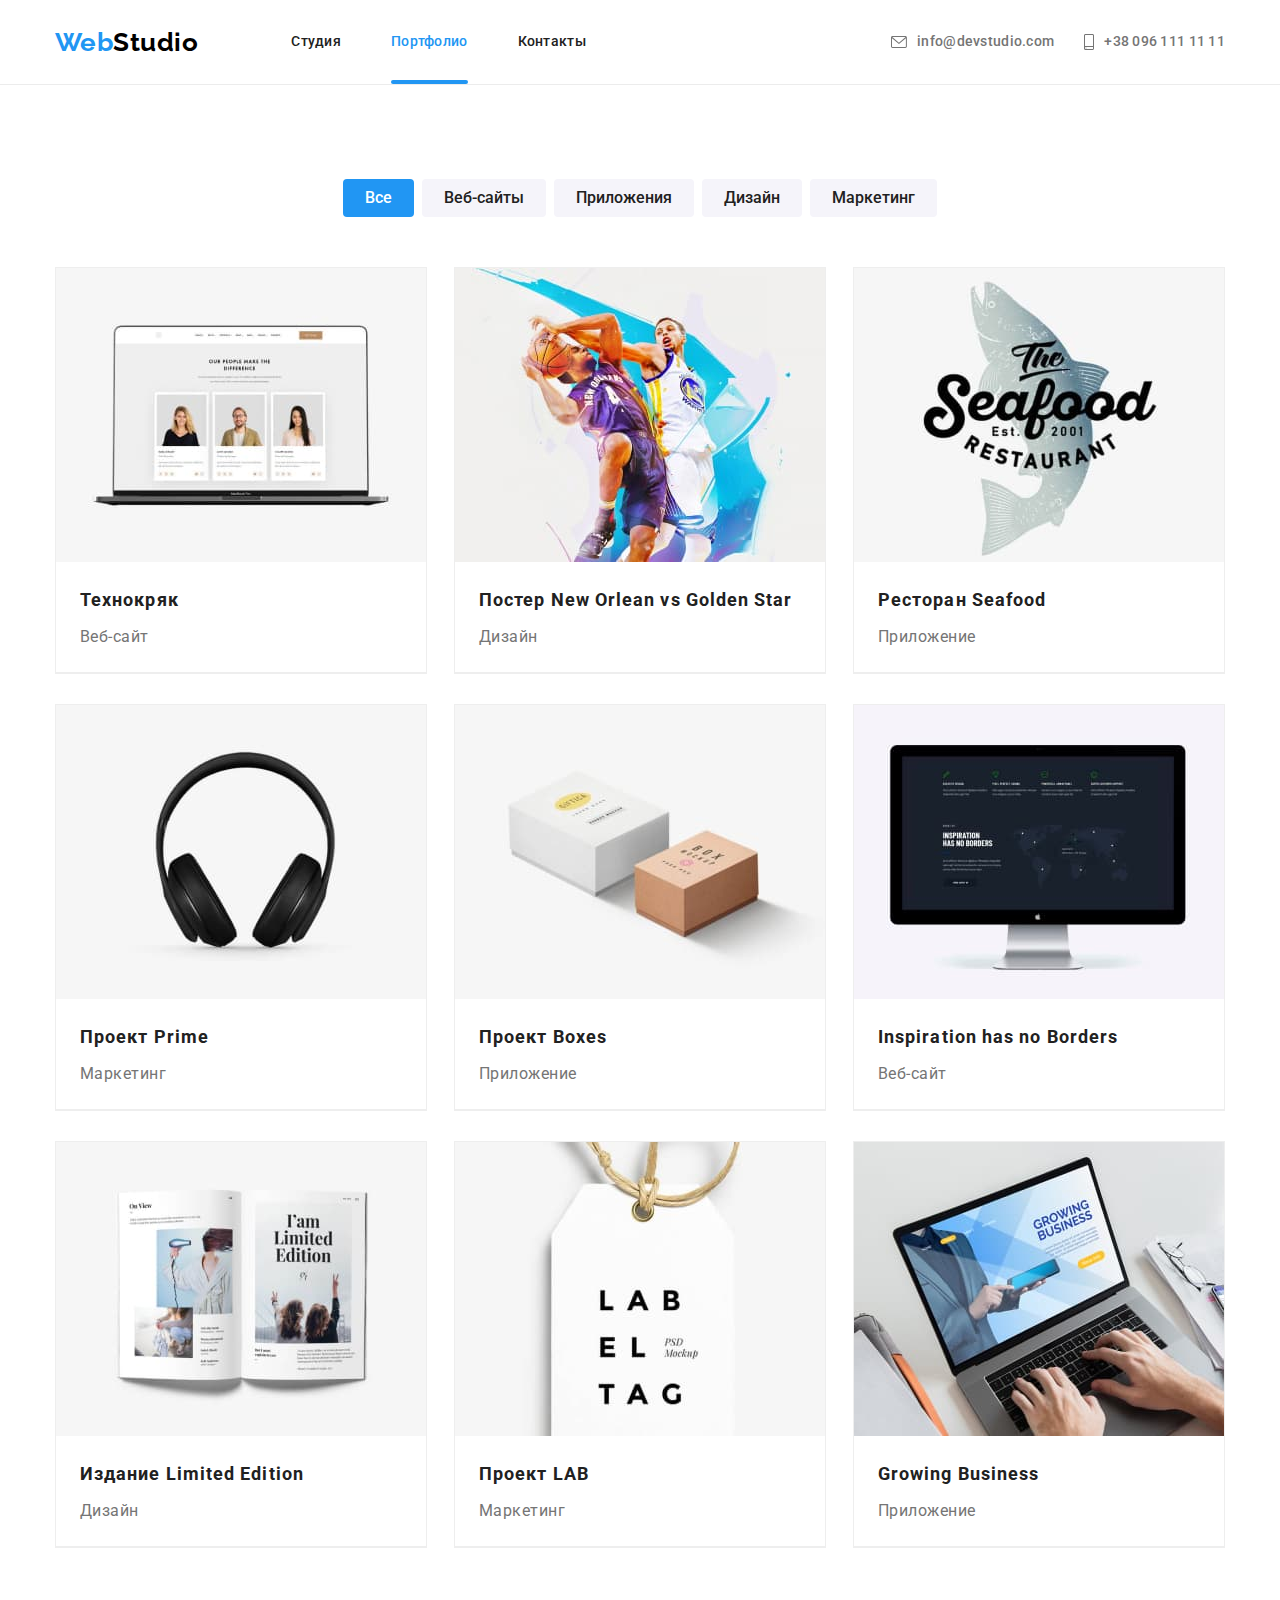
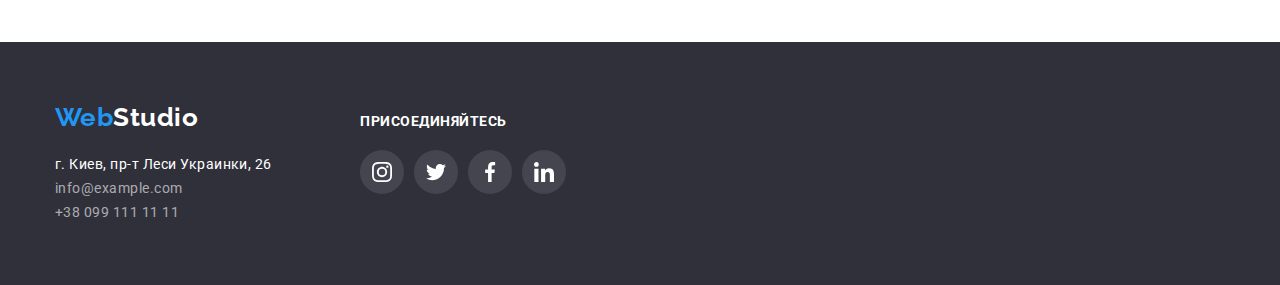
==== portfolio.html @ 02f2d3ed "ДЗ-6 Разметка формы" ====
<!DOCTYPE html>
<html lang="ru">
  <head>
    <meta charset="UTF-8" />
    <meta http-equiv="X-UA-Compatible" content="IE=edge" />
    <meta name="viewport" content="width=device-width, initial-scale=1.0" />
    <title>Document</title>
    <link rel="preconnect" href="https://fonts.googleapis.com" />
    <link rel="preconnect" href="https://fonts.gstatic.com" crossorigin />
    <link
      href="https://fonts.googleapis.com/css2?family=Raleway:wght@700&family=Roboto:wght@400;500;700;900&display=swap"
      rel="stylesheet"
    />
    <link
      rel="stylesheet"
      href="https://cdnjs.cloudflare.com/ajax/libs/modern-normalize/1.1.0/modern-normalize.min.css"
    />
    <link rel="stylesheet" href="./css/styles.css" />
  </head>
  <body class="page">
    <!-- Шапка сайта-->
    <header class="page-header-portfolio">
      <div class="container page-nav">
        <nav class="page-nav-logo">
          <a href="./index.html" class="logo"
            ><span class="logo-web">Web</span><span class="logo-studio">Studio</span></a
          >
          <ul class="site-nav">
            <li class="item"><a href="./index.html" class="link">Студия</a></li>
            <li class="item">
              <a href="./portfolio.html" class="link current-second">Портфолио</a>
            </li>
            <li class="item"><a href="" class="link">Контакты</a></li>
          </ul>
        </nav>
        <ul class="contacts-nav">
          <li class="item">
            <a href="mailto:info@devstudio.com" class="link"><span class="item-logo"><svg width="16" height="20">
              <use href="./images/icons.svg#icon-envelope"></use>
            </svg></span>info@devstudio.com</a>
          </li>
          <li class="item"><a href="tel:+380961111111" class="link"><span class="item-logo"><svg width="10" height="16">
            <use href="./images/icons.svg#icon-smartphone"></use>
          </svg></span>+38 096 111 11 11</a></li>
        </ul>
      </div>
    </header>
    <section class="section-portfolio">
      <div class="container">
        <h1 class="main-title">Портфолио</h1>
        <ul class="portfolio-title">
          <li class="item"><button type="button" class="portfolio-btn current">Все</button></li>
          <li class="item"><button type="button" class="portfolio-btn">Веб-сайты</button></li>
          <li class="item"><button type="button" class="portfolio-btn">Приложения</button></li>
          <li class="item"><button type="button" class="portfolio-btn">Дизайн</button></li>
          <li class="item"><button type="button" class="portfolio-btn">Маркетинг</button></li>
        </ul>
        <ul class="portfolio-data">
          <li class="info">
            <a class="link" href=""><div class="thumb">
              <img src="./images/techno.jpg" alt="веб сайт" width="370" />
              <div class="overlay">
                <div class="holder">
                  <p class="slide">Ресурс предлагает комплексные предложения с разным уровнем функционала и сервисов. Все это позволит посетителю получить исчерпывающие сведения о компании или частном лице.
                  </p>
                </div>
              </div>
            </div>
              <div class="list">
                <h2 class="title">Технокряк</h2>
                <p class="text">Веб-сайт</p>   
              </div></a>
          </li>
          <li class="info">
            <a class="link" href=""><div class="thumb">
              <img src="./images/neworlean.jpg" alt="дизайн" width="370" />
              <div class="overlay">
                <div class="holder">
                  <p class="slide">Ресурс предлагает комплексные предложения с разным уровнем функционала и сервисов. Все это позволит посетителю получить исчерпывающие сведения о компании или частном лице.
                </p> 
                </div>
              </div>
            </div>
              <div class="list">
                <h2 class="title">Постер New Orlean vs Golden Star</h2>
                <p class="text">Дизайн</p>
              </div></a>
          </li>
          <li class="info">
            <a class="link" href="">
              <div class="thumb">
                <img src="./images/seafood.jpg" alt="приложение" width="370" />
                <div class="overlay">
                  <div class="holder">
                    <p class="slide">
                      Ресурс предлагает комплексные предложения с разным уровнем функционала и сервисов. Все это позволит посетителю получить исчерпывающие сведения о компании или частном лице.
                    </p>  
                  </div>
                </div>
              </div>
              <div class="list">
                <h2 class="title">Ресторан Seafood</h2>
                <p class="text">Приложение</p>
              </div></a>    
          </li>
          <li class="info">
            <a class="link" href="">
              <div class="thumb">
                <img src="./images/prime.jpg" alt="маркетинг" width="370" />
                <div class="overlay">
                  <div class="holder">
                    <p class="slide">
                    Ресурс предлагает комплексные предложения с разным уровнем функционала и сервисов. Все это позволит посетителю получить исчерпывающие сведения о компании или частном лице.
                    </p>
                  </div>
                </div>
              </div>
              <div class="list">
                <h2 class="title">Проект Prime</h2>
                <p class="text">Маркетинг</p>
              </div></a>
          </li>
          <li class="info">
            <a class="link" href="">
              <div class="thumb">
              <img src="./images/boxes.jpg" alt="приложение" width="370" />
              <div class="overlay">
                <div class="holder">
                  <p class="slide">
                    Ресурс предлагает комплексные предложения с разным уровнем функционала и сервисов. Все это позволит посетителю получить исчерпывающие сведения о компании или частном лице.
                  </p>
                </div>
              </div>
            </div>
              <div class="list">
                <h2 class="title">Проект Boxes</h2>
                <p class="text">Приложение</p>
              </div></a>
          </li>
          <li class="info">
            <a class="link" href="">
              <div class="thumb">
                <img src="./images/inspirationhasnoborders.jpg" alt="веб сайт" width="370" />
                <div class="overlay">
                  <div class="holder">
                    <p class="slide">
                      Ресурс предлагает комплексные предложения с разным уровнем функционала и сервисов. Все это позволит посетителю получить исчерпывающие сведения о компании или частном лице.
                    </p>
                  </div>
                </div>
              </div>
              <div class="list">
                <h2 class="title">Inspiration has no Borders</h2>
                <p class="text">Веб-сайт</p>
              </div></a>
          </li>
          <li class="info">
            <a class="link" href="">
              <div class="thumb">
                <img src="./images/limitededition.jpg" alt="дизайн" width="370" />
                <div class="overlay">
                  <div class="holder">
                    <p class="slide">
                      Ресурс предлагает комплексные предложения с разным уровнем функционала и сервисов. Все это позволит посетителю получить исчерпывающие сведения о компании или частном лице.
                    </p>
                  </div>
                </div>
              </div>
              <div class="list">
                <h2 class="title">Издание Limited Edition</h2>
                <p class="text">Дизайн</p>
              </div></a>
          </li>
          <li class="info">
            <a class="link" href="">
              <div class="thumb">
                <img src="./images/lab.jpg" alt="маркетинг" width="370" />
                <div class="overlay">
                  <div class="holder">
                    <p class="slide">
                      Ресурс предлагает комплексные предложения с разным уровнем функционала и сервисов. Все это позволит посетителю получить исчерпывающие сведения о компании или частном лице.
                    </p>
                  </div>
                </div>
              </div>
              <div class="list">
                <h2 class="title">Проект LAB</h2>
                <p class="text">Маркетинг</p>
              </div></a>
          </li>
          <li class="info">
            <a class="link" href="">
              <div class="thumb">
                <img src="./images/growingbusiness.jpg" alt="приложение" width="370" />
                <div class="overlay">
                  <div class="holder">
                    <p class="slide">
                      Ресурс предлагает комплексные предложения с разным уровнем функционала и сервисов. Все это позволит посетителю получить исчерпывающие сведения о компании или частном лице.
                    </p>
                  </div>
                </div>
              </div>
              <div class="list">
                <h2 class="title">Growing Business</h2>
                <p class="text">Приложение</p>
              </div></a>
          </li>
        </ul>
      </div>
    </section>
    <!-- Подвал -->
    <footer class="footer">
      <div class="container">
       <div class="footer-info"> <a href="./index.html" class="logo"
        ><span class="logo-web">Web</span><span class="logo-studio-footer">Studio</span></a
      >
      <address>
        <ul>
          <li>
            <a href="https://goo.gl/maps/iaYQJFzAQQtQS2JW9" class="link"
              >г. Киев, пр-т Леси Украинки, 26</a
            >
          </li>
          <li><a href="mailto:info@example.com" class="link contacts">info@example.com</a></li>
          <li><a href="tel:+380991111111" class="link contacts tel">+38 099 111 11 11</a></li>
        </ul>
      </address>
    </div>
    <div class="footer-connect">
      <h3 class="footer-connect-title">присоединяйтесь</h3>
      <ul class="footer-connect-list">
        <li class="item">
          <a href=""><svg width="20" height="20">
            <use href="./images/icons.svg#icon-instagramfooter"></use>
          </svg></a>
        </li>
        <li>
          <a href=""><svg width="20" height="20">
            <use href="./images/icons.svg#icon-twitterfooter"></use>
          </svg></a>
        </li>
        <li>
          <a href=""><svg width="20" height="20">
            <use href="./images/icons.svg#icon-facebookfooter"></use>
          </svg></a>
        </li>
        <li>
          <a href=""><svg width="20" height="20">
            <use href="./images/icons.svg#icon-linkedinfooter"></use>
          </svg></a>
        </li>
      </ul>
    </div>
      </div>
    </footer>
  </body>
</html>
---- css/styles.css ----
/* основной цвет фона #FFFFFF */
/* цвет фона героя и футера #2F303A */
/* цвет фона команды #F5F4FA */
/* основной цвет текста #757575  */
/* доп цвет текста #212121 */
/* цвет для ховера #2196F3 */
/* цвет текста в футере для контактов rgba(255, 255, 255, 0.6);
 */


:root {
--primary-text-color: #212121;
--title-text-color: #757575;
--accent-color: #2196F3;
--secondary-text-color: #FFF;
--third-text-color: #000;
--primary-bg-color: #FFF;
--secondary-bg-color: #2F303A;
--third-bg-color: #F5F4FA;
--button-bg-color: #188CE8;
}

ul {
    padding: 0;
    margin: 0;
    list-style: none;
}

img {
    display: block;
    width: 100%;
    height: auto;
}

 .page {
     
     background-color: var(--primary-bg-color);
     color: var(--title-text-color);
     font-family: Roboto, sans-serif;
     letter-spacing: 0.03em;
 }

/* навигация сайта */

 .container {
     width: 1200px;
     padding-left: 15px;
     padding-right: 15px; 
     margin-left: auto;
     margin-right: auto;

 }
 
 .page-nav-logo {
    display: flex;
    align-items: center;
   
}

.page-nav {
    display: flex;
    align-items: center;

}

  .logo {
    margin-right: 93px; 
    

    font-family: Raleway, cursive;
    font-weight: 700;
    font-size: 26px;
    line-height: 1.19;
    text-decoration: none;
 }

 .logo-web {
     
     color: var(--accent-color);
 }
 .logo-studio {
     color: var(--third-text-color);
 }

.site-nav {
    display: flex; 
}

.site-nav .item + .item {
    margin-left: 50px;
}
 
.site-nav .link {
    display: block;
    padding-top: 32px;
    padding-bottom: 32px;
    
    color: var(--primary-text-color);
    font-weight: 500;
    font-size: 14px;
    line-height: 1.14;
    letter-spacing: 0.02em;
    text-decoration: none;


    transition: color 250ms cubic-bezier(0.4, 0, 0.2, 1);
}
.site-nav .link:hover,
.site-nav .link:focus {
    color: var(--accent-color);
   
}
.site-nav .link.current {
    color: var(--accent-color);
    position: relative;

}
.site-nav .link.current::after {
    content: '';
    width: 100%;
    height: 4px;
    background-color: var(--accent-color);
    border-radius: 2px;
    position: absolute;
    bottom: -2px;
    left: 0;
    
}

.site-nav .link.current-second {
    color: var(--accent-color);
    position: relative;
}

.site-nav .link.current-second::after {
    content: '';
    width: 100%;
    height: 4px;
    background-color: var(--accent-color);
    border-radius: 2px;
    position: absolute;
    bottom: -2px;
    left: 0;
}
.contacts-nav {
    display: flex;
    margin-left: auto;
    align-items: center;

}
.contacts-nav .item + .item {
    margin-left: 30px;
}
.contacts-nav .link {
    display: flex;
    align-items: center;
    padding-bottom: 32px;
    padding-top: 32px;
    
    color: var(--title-text-color);
    font-weight: 500;
    font-size: 14px;
    line-height: 1.14;
    letter-spacing: 0.02em;
    text-decoration: none;


    transition: color 250ms cubic-bezier(0.4, 0, 0.2, 1);
}
.contacts-nav .link:hover,
.contacts-nav .link:focus {
    color: var(--accent-color); 
}

.contacts-nav .link:hover .item-logo {
    fill: var(--accent-color);
}
.contacts-nav .link:focus .item-logo {
    fill: var(--accent-color);
}


.contacts-nav .item-logo {
    display: flex;
    align-items: center;
    margin-right: 10px;
    fill: var(--title-text-color);

    transition: fill 250ms cubic-bezier(0.4, 0, 0.2, 1);
}



/* герой */


.hero {

    padding-bottom: 200px;
    padding-top: 200px;
    /* text-align: center; */
    max-width: 1600px;
    height: 600px;
    margin-left: auto;
    margin-right: auto;
    background-image: linear-gradient(to top, rgba(47, 48, 58, 0.4), rgba(47, 48, 58, 0.4)), url('..//images/hero.jpg');
    box-shadow: 0px 4px 4px rgba(0, 0, 0, 0.25);
    

    background-color: var(--secondary-bg-color);
   
}


.hero-title {
    margin: 0 auto 30px;
    width: 696px;
    text-align: center;
    
   
   
    
    color: var(--secondary-text-color);
    font-weight: 900;
    font-size: 44px;
    line-height: 1.36;
    letter-spacing: 0.06em;
    text-transform: uppercase;
}

.backdrop {
    position: fixed;
    width: 100%;
    height: 100%;
    top: 0;
    left: 0;
    
    background-color: rgba(0, 0, 0, 0.2);


    opacity: 1;
    transition: opacity 250ms cubic-bezier(0.4, 0, 0.2, 1);
}

.backdrop.is-hidden {
    opacity: 0;
    pointer-events: none;
}

.backdrop.is-hidden .modal {
    transform: translate(-50%, -50%) scale(1.1);
}
.modal {
    position: absolute;
    min-width: 528px;
    min-height: 581px;
    top: 50%;
    left: 50%;
    transform: translate(-50%, -50%) scale(1);
    


    transition: transform 250ms cubic-bezier(0.4, 0, 0.2, 1);

    background: var(--primary-bg-color);
    box-shadow: 0px 1px 3px rgba(0, 0, 0, 0.12), 0px 1px 1px rgba(0, 0, 0, 0.14), 0px 2px 1px rgba(0, 0, 0, 0.2);
    border-radius: 4px;
    
}



.icon-close {
    position: fixed;
    top: 0;
    right: 0;
    width: 30px;
    height: 30px;
    padding-right: 8px;
    padding-top: 8px;
    cursor: pointer;
}


/* секция преймущества */
.section-list {
    display: flex;
    margin-bottom: 0;

}
.section-work .section-features {
    margin-top: 0;
    margin-bottom: 0;


    font-size: 0;

}


.section-features .list {
    display: flex;
    justify-content: space-between;
    padding-bottom: 94px;
}

.section-features .item {
    display: flex;
    position: relative;
    
}


.section-features .description {
    display: flex;
    position: absolute;
    bottom: 0;
    width: 100%;
    height: 70px;
    background-color: rgba(47, 48, 58, 0.8);

    align-items: center;
    justify-content: center;


    font-weight: 700;
    font-size: 14px;
    line-height: 1.14;
    text-transform: uppercase;

    color: var(--secondary-text-color);
}





.section-work {
    
    padding-bottom: 94px;
    padding-top: 94px;
    
}
.section-work .group {
    width: 270px;
    height: 120px;
    background-color: #F5F4FA;
    display: flex;
    justify-content: center;
    align-items: center;
    margin-bottom: 30px;
    
}

.section-work .section-list{
    justify-content: space-between;
}

.section-work .title {
    margin-top: 0;
    margin-bottom: 10px;
   
    
    color: var(--primary-text-color);
    font-weight: 700;
    font-size: 14px;
    line-height: 1.14;
    text-transform: uppercase;
}
.section-work .text {
    margin-bottom: 0;
    width: 270px;
    
    font-size: 14px;
    line-height: 1.71;
}

/* секция */
.section-title {
    margin-top: 0;
    margin-bottom: 50px;
   
    
    color: var(--primary-text-color);
    font-weight: 700;
    font-size: 36px;
    line-height: 1.17;
    text-align: center;
}


/* секция команда */

.section-team .group {
    display: flex;
    width: 206px;
    height: 44px;
    justify-content: center;
    margin-left: auto;
    margin-right: auto;
    
}

.section-team a {
    display: flex;
    width: 44px;
    height: 44px;
    fill: currentColor;
    fill: #afb1b8;
    height: 44px;
    justify-content: center;
    align-items: center;
    border-radius: 50%;

    
    transition: fill 250ms cubic-bezier(0.4, 0, 0.2, 1),
    background-color 250ms cubic-bezier(0.4, 0, 0.2, 1),
    border-radius 250ms cubic-bezier(0.4, 0, 0.2, 1);
    
}

.section-team a:hover,
.section-team a:focus {
    fill: var(--secondary-text-color);
    background-color: var(--accent-color);
    

}

.section-team {
    
    padding-top: 94px;
    padding-bottom: 94px;
    
    
    background-color: var(--third-bg-color)
}   
.section-team .list {
    display: flex;
    justify-content: space-between;
    align-items: center;

}

.section-team .title {
    margin-top: 0;
    margin-bottom: 0;
    margin-bottom: 10px;
    
    color: var(--primary-text-color);
    
    font-weight: 500;
    font-size: 16px;
    line-height: 1.19;
    text-align: center;
}
.section-team .item {
    
    width: 270px;
    background: #FFFFFF;
    box-shadow: 0px 1px 3px rgba(0, 0, 0, 0.12), 0px 1px 1px rgba(0, 0, 0, 0.14), 0px 2px 1px rgba(0, 0, 0, 0.2);
    border-radius: 0px 0px 4px 4px;
    
}


.section-team .text {
    margin-top: 0;
    margin-bottom: 0;
    padding-top: 0;
    margin-bottom: 16px;
    
    font-size: 16px;
    line-height: 1.19;
    text-align: center;
}

.section-team .box {
    padding-top: 30px;
    padding-bottom: 30px;
}
/* клиенты */

.section-clients .section-title {
    margin-bottom: 50px;



    font-weight: 700;
    font-size: 36px;
    line-height: 1.17;
    text-align: center;
    

}

.section-clients {
    padding-top: 94px;
    padding-bottom: 94px;
}

.section-clients .items {
    width: 170px;
    height: 92px;
    display: flex;
    fill: currentColor;

}

.section-clients a {
    width: 170px;
    height: 92px;
    display: flex;
    justify-content: center;
    align-items: center;
    fill: #afb1b8;
    border: 1px solid #AFB1B8;
    border-radius: 4px;


    transition: fill 250ms cubic-bezier(0.4, 0, 0.2, 1),
    border 250ms cubic-bezier(0.4, 0, 0.2, 1);
}

.section-clients a:hover,
.section-clients a:focus {
    fill: #2196F3;
    border: 1px solid #2196F3;
}


.section-clients .list {
    display: flex;
    justify-content: space-between;
}

/* кнопка */
.button {
    
    margin-left: auto;
    margin-right: auto;
    border-radius: 4px;
    padding: 10px 32px;
    min-width: 200px;
    height: 50px;
    border: transparent;
    box-shadow: 0px 4px 4px rgba(0, 0, 0, 0.15);


    
    color: var(--secondary-text-color);
    background-color: var(--button-bg-color);

    font-family: 'Roboto';
    font-weight: 700;
    font-size: 16px;
    line-height: 1.88;
    letter-spacing: 0.06em;
    cursor: pointer;
 
}
.hero-btn {
    text-align: center;
}
/* подвал */
.footer .logo {
    display: block;
    margin-bottom: 20px;
    
}
.logo-studio-footer {

    color: var(--secondary-text-color);
}
.footer {
    padding-top: 60px;
    padding-bottom: 60px;
    margin-bottom: 0;


    background-color: var(--secondary-bg-color);
}

.footer-info {
    display: inline-block;
    width: 231px;
    
}

.footer .link {
    display: block;
    
    
    color: var(--secondary-text-color);
    font-style: normal;
    font-size: 14px;
    line-height: 1.71;
    text-decoration: none;

    transition: color 250ms cubic-bezier(0.4, 0, 0.2, 1);
}

.footer .link.contacts {
    display: block;
    
    color: rgba(255, 255, 255, 0.6);  

    transition: color 250ms cubic-bezier(0.4, 0, 0.2, 1);
}

.footer .link.contacts.tel {
    display: block;
    
    
    
    color: rgba(255, 255, 255, 0.6);
    
}
.footer .link:hover,
.footer .link:focus {
    color: var(--accent-color);
    
}
.footer .link.contacts:hover,
.footer .link.contacts:focus {
    color: var(--accent-color);
    
}

.footer-connect {
   display: inline-block;
   vertical-align: top;
   margin-left: 70px;
   justify-content: space-between;
   
   
}

.footer-connect-title {
    margin-bottom: 20px;
    margin-top: 0;

    
    
    color: var(--secondary-text-color);
    font-weight: 700;
    font-size: 14px;
    line-height: 1.14;
    text-transform: uppercase;
}

.footer-connect a {
    display: flex;
    width: 44px;
    height: 44px;
    border-radius: 50%;
    align-items: center;
    justify-content: center;
    fill: var(--secondary-text-color);
    background-color: rgba(255, 255, 255, 0.1);

    transition: background-color 250ms cubic-bezier(0.4, 0, 0.2, 1);
}

.footer-connect a:hover,
.footer-connect a:focus {
    background-color: var(--accent-color);
}
.footer-connect-list {
    width: 206px;
    height: 44px;
    display: flex;
    justify-content: space-between;
}

.footer .footer-connect {
    margin-top: 12px;
    
}
/* портфолио */

.page-header-portfolio {
    border-bottom: 1px solid #ECECEC;
}

.section-portfolio {
    padding-top: 94px;
    padding-bottom: 94px;
}
.section-portfolio .main-title {
    visibility: hidden;
    font-size: 0;
}

.portfolio-title {
    display: flex;
    justify-content: center;
    margin-bottom: 50px;
    
}
.portfolio-title .item {
    margin-right: 8px;
}
.portfolio-title .item:last-child {
    margin-right: 0;
}
.portfolio-btn {
    border-radius: 4px;
    border: transparent;
    padding: 6px 22px;

        
    
    color: var(--primary-text-color);
    background-color: var(--third-bg-color);
    font-family: Roboto, sans-serif;
    font-weight: 500;
    font-size: 16px;
    line-height: 1.62;
    text-align: center;
    cursor: pointer;


    transition: color 250ms cubic-bezier(0.4, 0, 0.2, 1),
    background-color 250ms cubic-bezier(0.4, 0, 0.2, 1),
    box-shadow 250ms cubic-bezier(0.4, 0, 0.2, 1);
}
.portfolio-btn:hover,
.portfolio-btn:focus {
    color: var(--secondary-text-color);
    background-color: var(--accent-color);
    box-shadow: 0px 3px 1px rgba(0, 0, 0, 0.1), 0px 1px 2px rgba(0, 0, 0, 0.08), 0px 2px 2px rgba(0, 0, 0, 0.12);
}
.portfolio-btn.current {
    color: var(--secondary-text-color);
    background-color: var(--accent-color);
}


.section-portfolio .title {
    
    color: var(--primary-text-color);
    
    font-weight: 700;
    font-size: 18px;
    line-height: 2; 
    letter-spacing: 0.06em;
}
.section-portfolio .text {
    color: var(--title-text-color);
    font-size: 16px;
    line-height: 1.88;
}

.portfolio-data {
    display: flex;
    flex-wrap: wrap;
    justify-content: space-between;
    
}

.section-portfolio .link {
    display: block;
    text-decoration: none;
    cursor: pointer;
    border: 1px solid #EEEEEE;

    transition: box-shadow 250ms cubic-bezier(0.4, 0, 0.2, 1);
    
}

.section-portfolio .info:nth-last-child(-n + 3) {
    margin-bottom: 0;
}

.section-portfolio .list {
    padding: 20px 24px;

}

.section-portfolio .title,
.section-portfolio .text {
    margin-bottom: 0;
    margin-top: 0;
}

.section-portfolio .info {  
    display: flex;
    margin-bottom: 30px;
    border-bottom: 1px solid #EEEEEE;
    
}

.section-portfolio .title {
    margin-bottom: 4px;
}

.section-portfolio .thumb {
    position: relative;
    overflow: hidden;
}

.section-portfolio .overlay {
    top: 0;
    left: 0;
    position: absolute;
    width: 100%;
    height: 100%;
    background-color: rgba(33, 150, 243, 0.9);
    

    transform: translateY(100%);
    transition: transform 250ms cubic-bezier(0.4, 0, 0.2, 1);

}

.section-portfolio .slide {

    width: 322px;
    height: 168px;
    text-align: left;
    margin: 0;


    font-size: 18px;
    line-height: 1.56;
    letter-spacing: 0.03em;
    color: var(--secondary-text-color);

    
}
.section-portfolio .holder {
    position: absolute;
    top: 0;
    left: 0;
    display: flex;
    width: 100%;
    height: 100%;
    justify-content: center;
    align-items: center;

    
    transition: opacity 250ms cubic-bezier(0.4, 0, 0.2, 1);
}

.section-portfolio .link:hover .holder,
.section-portfolio .link:focus .holder {
    opacity: 1;
}


.section-portfolio .link:hover .overlay,
.section-portfolio .link:focus .overlay {
   
    transform: translateY(0);
}

.section-portfolio .link:hover,
.section-portfolio .link:focus {
    box-shadow: 0px 1px 1px rgba(0, 0, 0, 0.12), 0px 4px 4px rgba(0, 0, 0, 0.06), 1px 4px 6px rgba(0, 0, 0, 0.16);
}

/* Форма */

textarea {
    resize: none;
}

.form {
    width: 528px;
    margin-left: auto;
    margin-right: auto;



    background: var(--primary-bg-color);
    box-shadow: 0px 1px 3px rgba(0, 0, 0, 0.12), 0px 1px 1px rgba(0, 0, 0, 0.14), 0px 2px 1px rgba(0, 0, 0, 0.2);
    border-radius: 4px;

}

.main-group {
    width: 448px;
    margin-left: auto;
    margin-right: auto;
}

.form-group {
   display: flex;
   flex-direction: column;
   margin-bottom: 10px;

}

.form-group:nth-last-child(-n + 2) {
    margin-bottom: 0;
}

.form-group label {
    margin-bottom: 4px;   


    font-size: 12px;
    line-height: 1.16;
    letter-spacing: 0.01em;

    color: var(--title-text-color);
}


.form-group input {
    padding: 11px;



    border: 1px solid rgba(33, 33, 33, 0.2);
    border-radius: 4px;
}

.form-title {
    margin: 0;
    padding-top: 40px;
    padding-bottom: 12px;
    text-align: center;



    font-weight: 700;
    font-size: 20px;
    line-height: 1.15;
    color: var(--primary-text-color);
}

.form-button {

 text-align: center;
 padding-bottom: 40px;

}

.form-btn {
    padding: 10px 55px;
    width: 200px;
    height: 50px;



    background-color: var(--accent-color);
    box-shadow: 0px 4px 4px rgba(0, 0, 0, 0.15);
    border-radius: 4px;
    border: transparent;
    font-weight: 700;
    font-size: 16px;
    line-height: 1.88;
    letter-spacing: 0.06em;
    color: var(--primary-bg-color);

    cursor: pointer;
    
}

.form-group textarea {
    height: 120px;
    border: 1px solid rgba(33, 33, 33, 0.2);
    border-radius: 4px;
}


.form-group textarea::placeholder {
    font-size: 12px;
    line-height: 1.16;
    letter-spacing: 0.01em;

    color: rgba(117, 117, 117, 0.5);

}


.form-privacy {
    display: flex;
    font-size: 14px;
    line-height: 1.7;
    justify-content: center;
    align-items: center;
    margin-top: 20px;
    margin-bottom: 30px;
    

    color: var(--title-text-color);
}
.form-privacy label {
    margin-left: 8px;
}
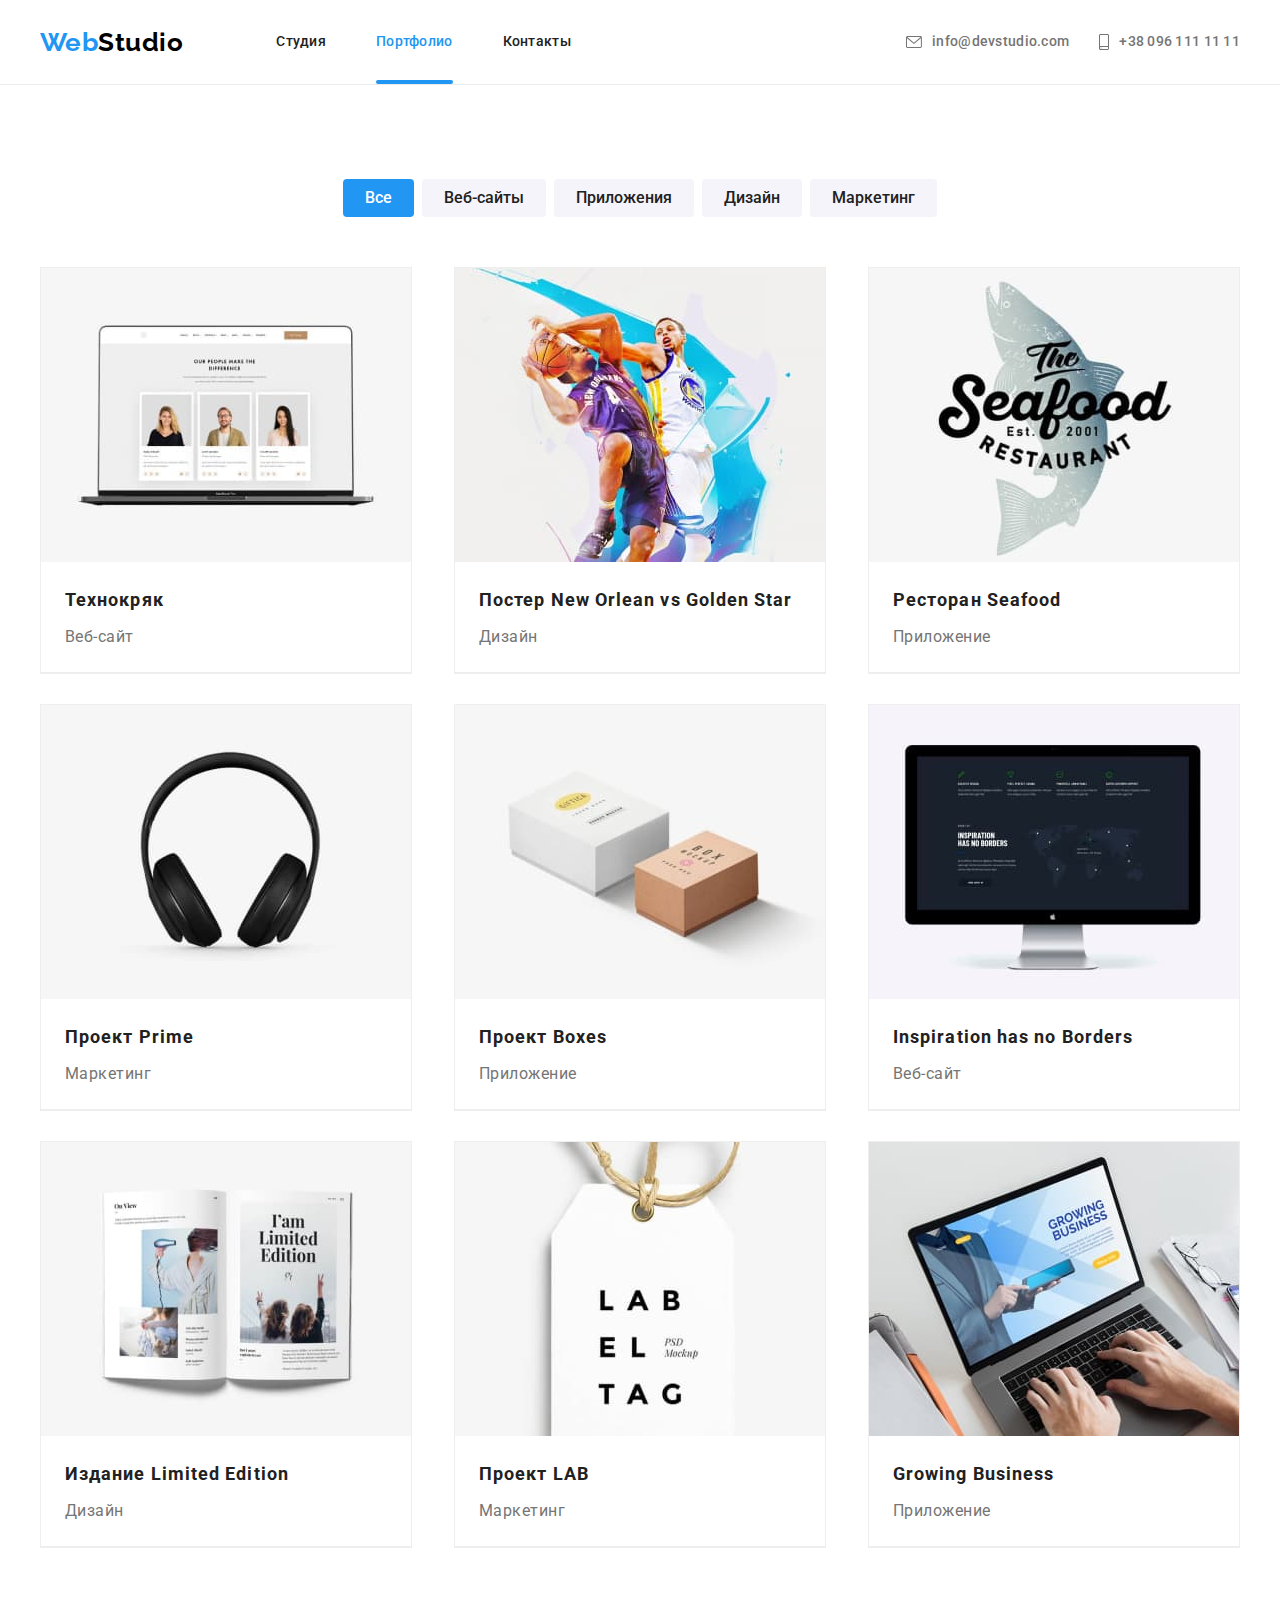
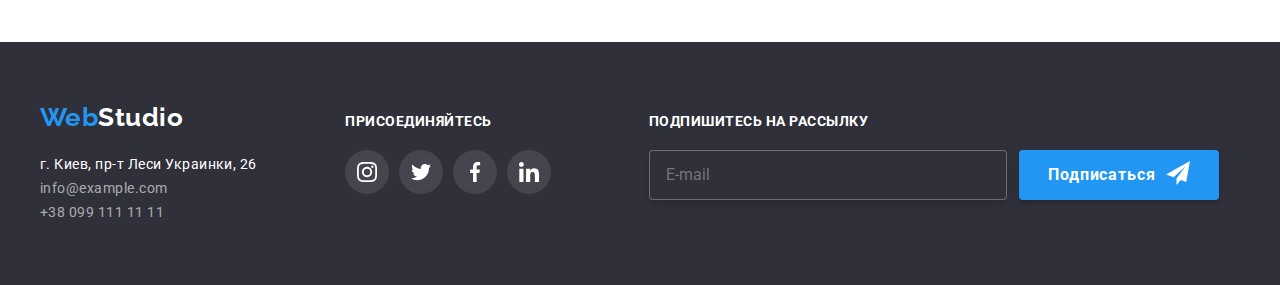
==== commit 189fcb6c: "ДЗ-6" ====
--- a/portfolio.html
+++ b/portfolio.html
@@ -251,6 +251,22 @@
         </li>
       </ul>
     </div>
+    <div class="footer-form">
+      <b class="subscribe-text">Подпишитесь на рассылку</b>
+    <form class="footer-form-item">
+    <label>
+      <input class="footer-input" type="email" name="mail" placeholder="E-mail">
+    </label>
+    <button class="footer-button" type="submit">
+      <span class="subscribe">Подписаться</span>
+      <span>
+        <svg class="icon" width="24" height="24">
+          <use href="./images/icons.svg#icon-send"></use>
+        </svg>
+      </span>
+    </button>
+    </form>
+    </div>
       </div>
     </footer>
   </body>
--- a/css/styles.css
+++ b/css/styles.css
@@ -44,8 +44,6 @@
 
  .container {
      width: 1200px;
-     padding-left: 15px;
-     padding-right: 15px; 
      margin-left: auto;
      margin-right: auto;
 
@@ -198,7 +196,6 @@
 
     padding-bottom: 200px;
     padding-top: 200px;
-    /* text-align: center; */
     max-width: 1600px;
     height: 600px;
     margin-left: auto;
@@ -250,6 +247,7 @@
 .backdrop.is-hidden .modal {
     transform: translate(-50%, -50%) scale(1.1);
 }
+
 .modal {
     position: absolute;
     min-width: 528px;
@@ -268,6 +266,205 @@
     
 }
 
+
+
+/* Форма */
+
+textarea {
+    resize: none;
+}
+
+.form {
+    margin-left: auto;
+    margin-right: auto;
+
+
+
+    background: var(--primary-bg-color);
+    box-shadow: 0px 1px 3px rgba(0, 0, 0, 0.12), 0px 1px 1px rgba(0, 0, 0, 0.14), 0px 2px 1px rgba(0, 0, 0, 0.2);
+    border-radius: 4px;
+
+}
+
+.main-group {
+    width: 448px;
+    margin-left: auto;
+    margin-right: auto;
+}
+
+.form-group {
+   display: flex;
+   flex-direction: column;
+   margin-bottom: 10px;
+
+}
+
+.form-group:nth-last-child(-n + 2) {
+    margin-bottom: 0;
+}
+
+.form-group label {
+    margin-bottom: 4px;   
+
+
+    font-size: 12px;
+    line-height: 1.16;
+    letter-spacing: 0.01em;
+
+    color: var(--title-text-color);
+}
+
+
+.form-group input {
+    padding: 11px 42px;
+    width: 100%;
+    cursor: pointer;
+
+    border: 1px solid rgba(33, 33, 33, 0.2);
+    border-radius: 4px;
+    transition: border 250ms cubic-bezier(0.4, 0, 0.2, 1);
+}
+
+
+.form-title {
+    margin: 0;
+    padding-top: 40px;
+    padding-bottom: 12px;
+    text-align: center;
+
+
+
+    font-weight: 700;
+    font-size: 20px;
+    line-height: 1.15;
+    color: var(--primary-text-color);
+}
+
+.form-button {
+
+ text-align: center;
+ padding-bottom: 40px;
+
+}
+
+.form-btn {
+    padding: 10px 55px;
+    width: 200px;
+    height: 50px;
+
+
+
+    background-color: var(--accent-color);
+    box-shadow: 0px 4px 4px rgba(0, 0, 0, 0.15);
+    border-radius: 4px;
+    border: transparent;
+    font-weight: 700;
+    font-size: 16px;
+    line-height: 1.88;
+    letter-spacing: 0.06em;
+    color: var(--primary-bg-color);
+
+    cursor: pointer;
+    
+}
+
+.form-group textarea {
+    height: 120px;
+    padding: 12px 16px;
+    border: 1px solid rgba(33, 33, 33, 0.2);
+    border-radius: 4px;
+
+    transition: border 250ms cubic-bezier(0.4, 0, 0.2, 1);
+    
+}
+
+
+.form-group textarea::placeholder {
+    font-size: 12px;
+    line-height: 1.16;
+    letter-spacing: 0.01em;
+
+
+
+    color: rgba(117, 117, 117, 0.5);
+
+}
+
+
+.form-privacy {
+    display: flex;
+    justify-content: center;
+    align-items: center;
+    margin-top: 20px;
+    margin-bottom: 30px;
+    
+
+    font-size: 14px;
+    line-height: 1.7;
+    
+    
+    color: var(--title-text-color);
+    
+}
+
+.form-privacy input[type="checkbox"] {
+    -webkit-appearance: none;
+    -moz-appearance: none;
+    appearance: none;
+    position: absolute;
+}
+
+.icon-check {
+    margin-right: 7px;
+
+
+    fill: var(--secondary-text-color);
+    border: 1px solid var(--third-text-color);  
+   
+}
+
+.checkbox:checked + .icon-check {
+    fill: var(--secondary-text-color);
+    background-color: var(--accent-color);
+    border: 0;
+    border-radius: 2px;
+}
+.privacy-text {
+    color: var(--accent-color);
+    text-decoration-line: underline;
+
+}
+
+.form-field {
+    display: flex;
+    position: relative;
+    width: 448px;
+}
+.form-icon {
+    position: absolute;
+    top: 11px;
+    left: 12px;
+    fill: var(--primary-text-color);
+
+
+    transition: fill 250ms cubic-bezier(0.4, 0, 0.2, 1);
+}
+
+.form-input:hover ~ .form-icon,
+.form-input:focus ~ .form-icon {
+    fill: var(--accent-color);
+    
+}
+.form-input:hover, 
+.form-input:focus {
+    border: 1px solid var(--accent-color);
+}
+ 
+.form-input:focus {
+    outline: none;
+    border: 1px solid var(--accent-color);
+   
+}
 
 
 .icon-close {
@@ -279,6 +476,23 @@
     padding-right: 8px;
     padding-top: 8px;
     cursor: pointer;
+    fill: var(--third-text-color);
+    stroke: rgba(0, 0, 0, 0.1);
+
+
+    transition: fill 250ms cubic-bezier(0.4, 0, 0.2, 1);
+
+}
+
+.icon-close:hover, 
+.icon-close:focus {
+    fill: var(--accent-color);
+}
+
+
+.form-group textarea:focus {
+    outline: none;
+    border: 1px solid var(--accent-color);
 }
 
 
@@ -631,6 +845,7 @@
    display: inline-block;
    vertical-align: top;
    margin-left: 70px;
+   margin-top: 12px;
    justify-content: space-between;
    
    
@@ -673,10 +888,76 @@
     justify-content: space-between;
 }
 
-.footer .footer-connect {
+
+.footer-form {
+    display: inline-block;
+    vertical-align: top;
+    width: 570px;
     margin-top: 12px;
-    
-}
+    margin-left: 93px;
+    
+}
+
+.footer-input {
+    width: 358px;
+    padding: 15px 16px;
+    outline: none;
+    border: 1px solid rgba(255, 255, 255, 0.3);
+    filter: drop-shadow(0px 4px 4px rgba(0, 0, 0, 0.15));
+    border-radius: 4px;
+    background-color: var(--secondary-bg-color);
+    color: var(--secondary-text-color);
+}
+
+.subscribe-text {
+    display: flex;
+    font-weight: 700;
+    font-size: 14px;
+    line-height: 1.14;
+    text-transform: uppercase;
+    margin-bottom: 20px;
+
+    color: var(--secondary-text-color);
+}
+
+
+.footer-form-item {
+    display: flex;
+    justify-content: space-between;
+   
+}
+
+.footer-button {
+    display: flex;
+    align-items: center;
+    justify-content: center;
+    padding: 10px 28px;
+    min-width: 200px;
+    border: 0;
+
+    background: var(--accent-color);
+    box-shadow: 0px 4px 4px rgba(0, 0, 0, 0.15);
+    border-radius: 4px;
+   
+}
+
+.subscribe  {
+    font-weight: 700;
+    font-size: 16px;
+    line-height: 1.88;
+    display: flex;
+    align-items: center;
+    text-align: center;
+    letter-spacing: 0.06em;
+    margin-right: 10px;
+
+    color: var(--secondary-text-color);
+}
+.footer-form .icon {
+    fill: var(--secondary-text-color);
+}
+
+
 /* портфолио */
 
 .page-header-portfolio {
@@ -860,135 +1141,3 @@
     box-shadow: 0px 1px 1px rgba(0, 0, 0, 0.12), 0px 4px 4px rgba(0, 0, 0, 0.06), 1px 4px 6px rgba(0, 0, 0, 0.16);
 }
 
-/* Форма */
-
-textarea {
-    resize: none;
-}
-
-.form {
-    width: 528px;
-    margin-left: auto;
-    margin-right: auto;
-
-
-
-    background: var(--primary-bg-color);
-    box-shadow: 0px 1px 3px rgba(0, 0, 0, 0.12), 0px 1px 1px rgba(0, 0, 0, 0.14), 0px 2px 1px rgba(0, 0, 0, 0.2);
-    border-radius: 4px;
-
-}
-
-.main-group {
-    width: 448px;
-    margin-left: auto;
-    margin-right: auto;
-}
-
-.form-group {
-   display: flex;
-   flex-direction: column;
-   margin-bottom: 10px;
-
-}
-
-.form-group:nth-last-child(-n + 2) {
-    margin-bottom: 0;
-}
-
-.form-group label {
-    margin-bottom: 4px;   
-
-
-    font-size: 12px;
-    line-height: 1.16;
-    letter-spacing: 0.01em;
-
-    color: var(--title-text-color);
-}
-
-
-.form-group input {
-    padding: 11px;
-
-
-
-    border: 1px solid rgba(33, 33, 33, 0.2);
-    border-radius: 4px;
-}
-
-.form-title {
-    margin: 0;
-    padding-top: 40px;
-    padding-bottom: 12px;
-    text-align: center;
-
-
-
-    font-weight: 700;
-    font-size: 20px;
-    line-height: 1.15;
-    color: var(--primary-text-color);
-}
-
-.form-button {
-
- text-align: center;
- padding-bottom: 40px;
-
-}
-
-.form-btn {
-    padding: 10px 55px;
-    width: 200px;
-    height: 50px;
-
-
-
-    background-color: var(--accent-color);
-    box-shadow: 0px 4px 4px rgba(0, 0, 0, 0.15);
-    border-radius: 4px;
-    border: transparent;
-    font-weight: 700;
-    font-size: 16px;
-    line-height: 1.88;
-    letter-spacing: 0.06em;
-    color: var(--primary-bg-color);
-
-    cursor: pointer;
-    
-}
-
-.form-group textarea {
-    height: 120px;
-    border: 1px solid rgba(33, 33, 33, 0.2);
-    border-radius: 4px;
-}
-
-
-.form-group textarea::placeholder {
-    font-size: 12px;
-    line-height: 1.16;
-    letter-spacing: 0.01em;
-
-    color: rgba(117, 117, 117, 0.5);
-
-}
-
-
-.form-privacy {
-    display: flex;
-    font-size: 14px;
-    line-height: 1.7;
-    justify-content: center;
-    align-items: center;
-    margin-top: 20px;
-    margin-bottom: 30px;
-    
-
-    color: var(--title-text-color);
-}
-.form-privacy label {
-    margin-left: 8px;
-}
-
